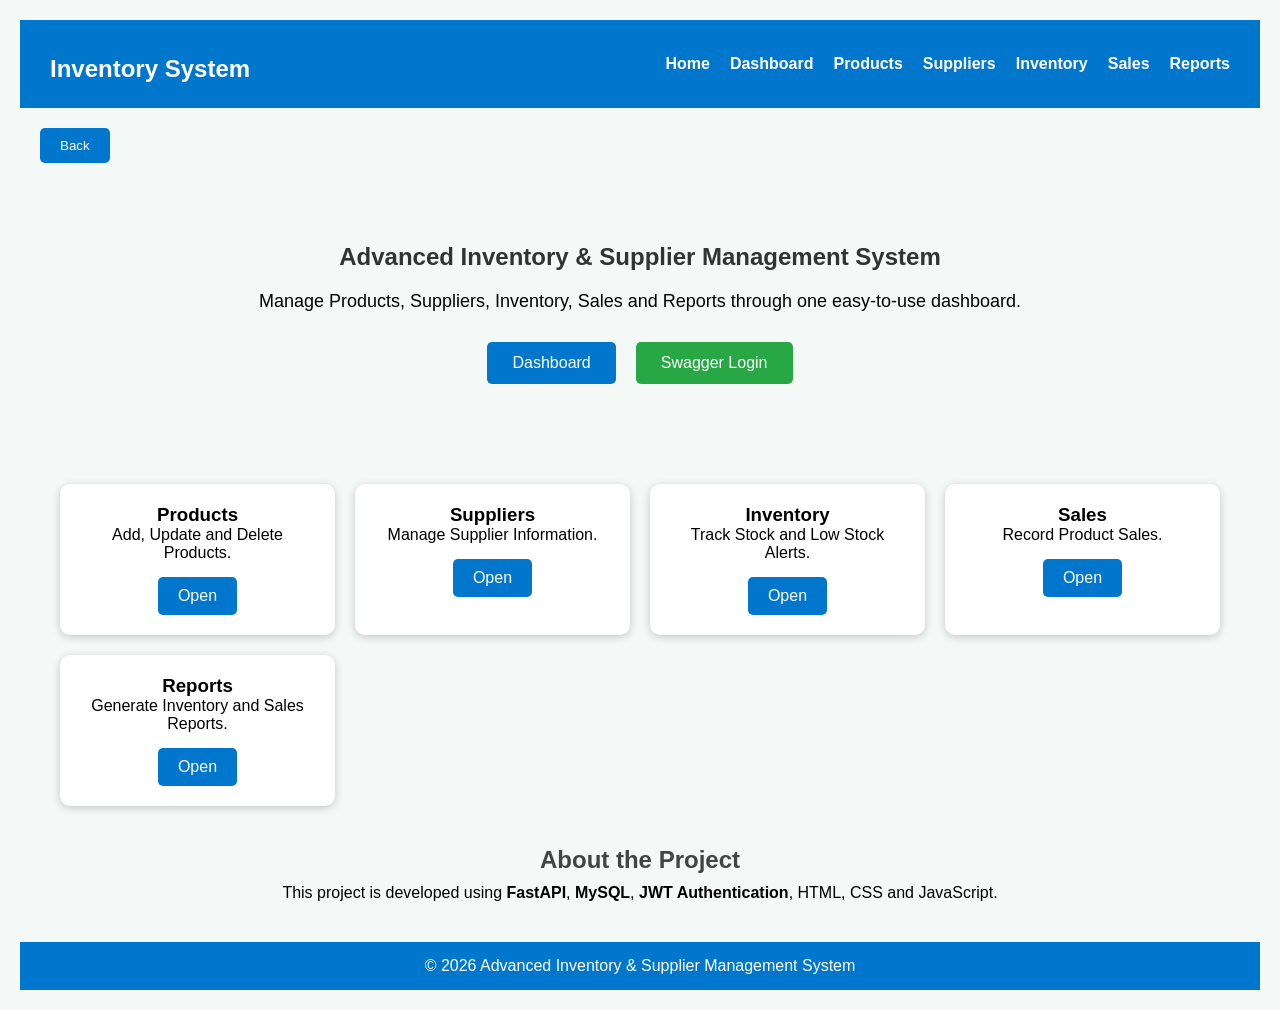
==== Frontend/templates/index.html @ 533295c9 "Frontend Completed" ====
<!DOCTYPE html>
<html lang="en">

<head>
    <meta charset="UTF-8">
    <meta name="viewport" content="width=device-width, initial-scale=1.0">
    <title>Advanced Inventory & Supplier Management System</title>

    <link rel="stylesheet" href="../static/style.css">
</head>

<body>

    <!-- =======================
         Navigation Bar
    ======================== -->

    <header>

        <nav class="navbar">

            <div class="logo">
                <h2>Inventory System</h2>
            </div>

            <ul class="nav-links">

                <li><a href="index.html">Home</a></li>

                <li><a href="dashboard.html">Dashboard</a></li>

                <li><a href="products.html">Products</a></li>

                <li><a href="suppliers.html">Suppliers</a></li>

                <li><a href="inventory.html">Inventory</a></li>

                <li><a href="sales.html">Sales</a></li>

                <li><a href="reports.html">Reports</a></li>

            </ul>

        </nav>

    </header>


    <!-- =======================
         Back Button
    ======================== -->

    <div class="top-buttons">

        <button onclick="history.back()">

             Back

        </button>

    </div>


    <!-- =======================
         Hero Section
    ======================== -->

    <section class="hero">

        <h1>

            Advanced Inventory & Supplier Management System

        </h1>

        <p>

            Manage Products, Suppliers, Inventory, Sales and Reports
            through one easy-to-use dashboard.

        </p>

        <div class="hero-buttons">

            <a href="dashboard.html" class="btn">

                Dashboard

            </a>

            <a href="http://127.0.0.1:8000/docs"
               target="_blank"
               class="btn btn-secondary">

                Swagger Login

            </a>

        </div>

    </section>


    <!-- =======================
         Features
    ======================== -->

    <section class="features">

        <div class="card">

            <h3>Products</h3>

            <p>Add, Update and Delete Products.</p>

            <a href="products.html">Open</a>

        </div>

        <div class="card">

            <h3>Suppliers</h3>

            <p>Manage Supplier Information.</p>

            <a href="suppliers.html">Open</a>

        </div>

        <div class="card">

            <h3>Inventory</h3>

            <p>Track Stock and Low Stock Alerts.</p>

            <a href="inventory.html">Open</a>

        </div>

        <div class="card">

            <h3>Sales</h3>

            <p>Record Product Sales.</p>

            <a href="sales.html">Open</a>

        </div>

        <div class="card">

            <h3>Reports</h3>

            <p>Generate Inventory and Sales Reports.</p>

            <a href="reports.html">Open</a>

        </div>

    </section>


    <!-- =======================
         About
    ======================== -->

    <section class="about">

        <h2>About the Project</h2>

        <p>

            This project is developed using
            <strong>FastAPI</strong>,
            <strong>MySQL</strong>,
            <strong>JWT Authentication</strong>,
            HTML,
            CSS and
            JavaScript.

        </p>

    </section>


    <!-- =======================
         Footer
    ======================== -->

    <footer>

        <p>

            © 2026 Advanced Inventory & Supplier Management System

        </p>

    </footer>

    <script src="../static/script.js"></script>

</body>
---- Frontend/static/style.css ----
/* ===========================
   GENERAL
=========================== */

*{
    margin:0;
    padding:0;
    box-sizing:border-box;
    font-family:Arial, Helvetica, sans-serif;
}

body{
    background:#f4f9f8;
    padding:20px;
}

h1{
    text-align:center;
    margin-bottom:20px;
    color:#333333;
}

h2{
    margin:20px 0 10px;
    color:#444444;
}

/* ==========================
   NAVIGATION BAR
========================== */

.navbar{

    display:flex;

    justify-content:space-between;

    align-items:center;

    background:#0077cc;

    padding:15px 30px;

}

.logo h2{

    color:white;

}

.nav-links{

    list-style:none;

    display:flex;

    gap:20px;

}

.nav-links a{

    color:white;

    text-decoration:none;

    font-weight:bold;

}

.nav-links a:hover{

    color:yellow;

}

/* ==========================
   BACK BUTTON
========================== */

.top-buttons{

    margin:20px;

}

.top-buttons button{

    padding:10px 20px;

    background:#0077cc;

    color:white;

    border:none;

    border-radius:5px;

    cursor:pointer;

}

.top-buttons button:hover{

    background:#005fa3;

}

/* ==========================
   HERO
========================== */

.hero{

    text-align:center;

    padding:60px;

}

.hero h1{

    margin-bottom:20px;

}

.hero p{

    font-size:18px;

    margin-bottom:30px;

}

.hero-buttons{

    display:flex;

    justify-content:center;

    gap:20px;

}

.btn{

    padding:12px 25px;

    background:#0077cc;

    color:white;

    text-decoration:none;

    border-radius:5px;

}

.btn:hover{

    background:#005fa3;

}

.btn-secondary{

    background:#28a745;

}

.btn-secondary:hover{

    background:#1f7d34;

}

/* ==========================
   FEATURE CARDS
========================== */

.features{

    display:grid;

    grid-template-columns:repeat(auto-fit,minmax(220px,1fr));

    gap:20px;

    margin:40px;

}

.card{

    background:white;

    padding:20px;

    text-align:center;

    border-radius:10px;

    box-shadow:0 2px 8px rgba(0, 0, 0, 0.2);

}

.card a{

    display:inline-block;

    margin-top:15px;

    text-decoration:none;

    color:white;

    background:#0077cc;

    padding:10px 20px;

    border-radius:5px;

}

.card a:hover{

    background:#005fa3;

}

/* ==========================
   ABOUT
========================== */

.about{

    margin:40px;

    text-align:center;

}

/* ==========================
   FOOTER
========================== */

footer{

    background:#0077cc;

    color:white;

    text-align:center;

    padding:15px;

    margin-top:40px;

}
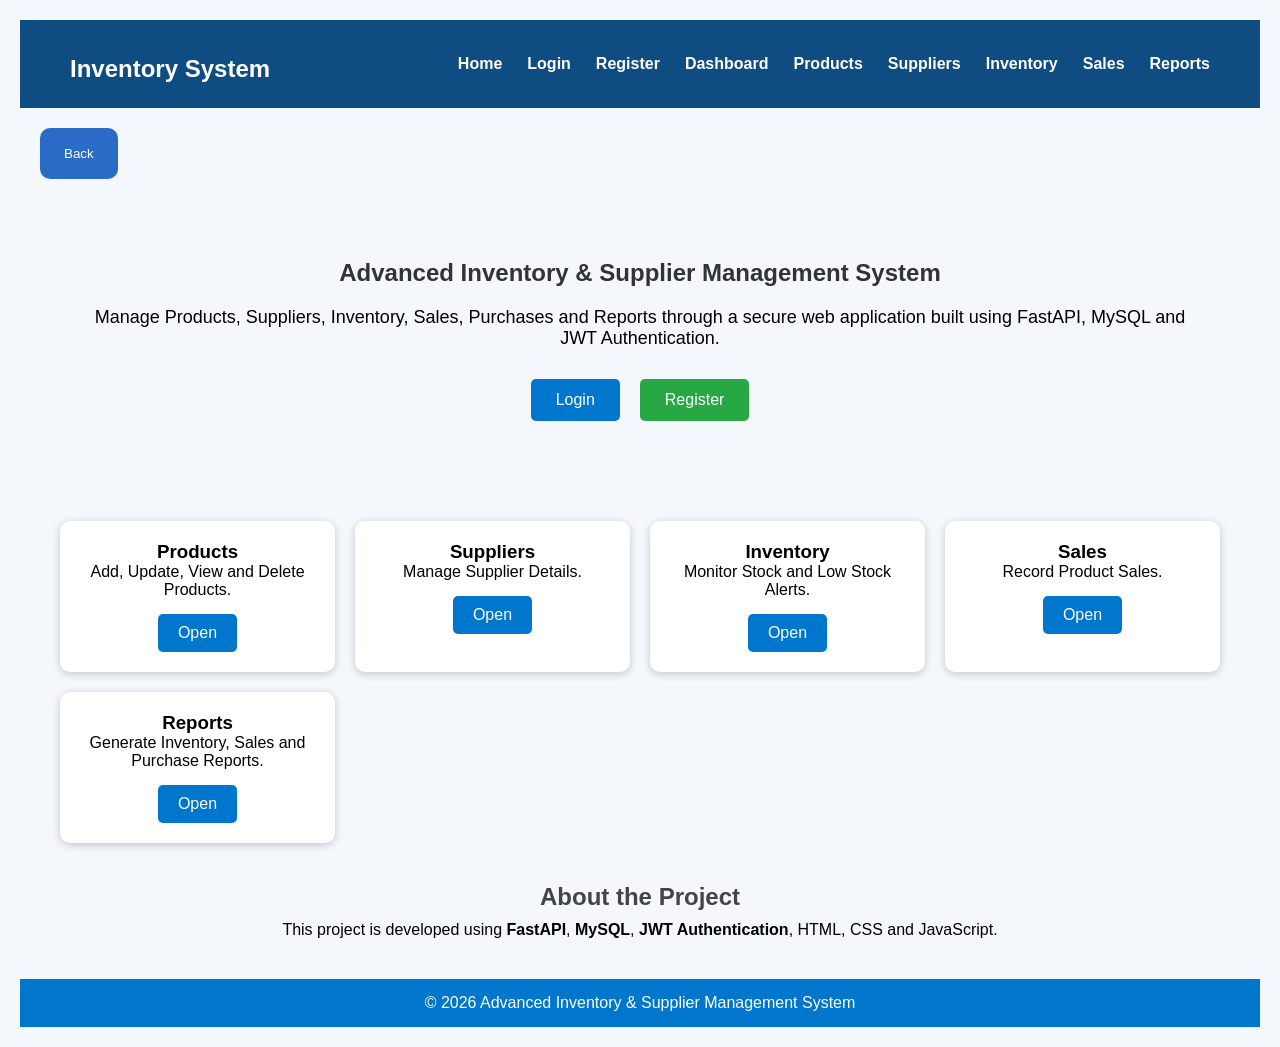
==== commit c0de9e51: "Update Frontend" ====
--- a/Frontend/templates/index.html
+++ b/Frontend/templates/index.html
@@ -2,31 +2,40 @@
 <html lang="en">
 
 <head>
+
     <meta charset="UTF-8">
-    <meta name="viewport" content="width=device-width, initial-scale=1.0">
+
+    <meta name="viewport"
+          content="width=device-width, initial-scale=1.0">
+
     <title>Advanced Inventory & Supplier Management System</title>
 
     <link rel="stylesheet" href="../static/style.css">
+
 </head>
 
 <body>
 
-    <!-- =======================
-         Navigation Bar
-    ======================== -->
+    <!-- Navigation Bar -->
 
     <header>
 
         <nav class="navbar">
 
             <div class="logo">
+
                 <h2>Inventory System</h2>
+
             </div>
 
             <ul class="nav-links">
 
                 <li><a href="index.html">Home</a></li>
 
+                <li><a href="login.html">Login</a></li>
+
+                <li><a href="register.html">Register</a></li>
+
                 <li><a href="dashboard.html">Dashboard</a></li>
 
                 <li><a href="products.html">Products</a></li>
@@ -44,11 +53,9 @@
         </nav>
 
     </header>
-
-
-    <!-- =======================
-         Back Button
-    ======================== -->
+    
+
+    <!-- Back Button -->
 
     <div class="top-buttons">
 
@@ -60,10 +67,7 @@
 
     </div>
 
-
-    <!-- =======================
-         Hero Section
-    ======================== -->
+    <!-- Hero Section -->
 
     <section class="hero">
 
@@ -75,24 +79,25 @@
 
         <p>
 
-            Manage Products, Suppliers, Inventory, Sales and Reports
-            through one easy-to-use dashboard.
+            Manage Products, Suppliers, Inventory, Sales,
+            Purchases and Reports through a secure web
+            application built using FastAPI, MySQL and JWT
+            Authentication.
 
         </p>
 
         <div class="hero-buttons">
 
-            <a href="dashboard.html" class="btn">
-
-                Dashboard
-
-            </a>
-
-            <a href="http://127.0.0.1:8000/docs"
-               target="_blank"
+            <a href="login.html" class="btn">
+
+                Login
+
+            </a>
+
+            <a href="register.html"
                class="btn btn-secondary">
 
-                Swagger Login
+                Register
 
             </a>
 
@@ -101,9 +106,7 @@
     </section>
 
 
-    <!-- =======================
-         Features
-    ======================== -->
+    <!-- Features -->
 
     <section class="features">
 
@@ -111,9 +114,17 @@
 
             <h3>Products</h3>
 
-            <p>Add, Update and Delete Products.</p>
-
-            <a href="products.html">Open</a>
+            <p>
+
+                Add, Update, View and Delete Products.
+
+            </p>
+
+            <a href="products.html">
+
+                Open
+
+            </a>
 
         </div>
 
@@ -121,9 +132,17 @@
 
             <h3>Suppliers</h3>
 
-            <p>Manage Supplier Information.</p>
-
-            <a href="suppliers.html">Open</a>
+            <p>
+
+                Manage Supplier Details.
+
+            </p>
+
+            <a href="suppliers.html">
+
+                Open
+
+            </a>
 
         </div>
 
@@ -131,9 +150,17 @@
 
             <h3>Inventory</h3>
 
-            <p>Track Stock and Low Stock Alerts.</p>
-
-            <a href="inventory.html">Open</a>
+            <p>
+
+                Monitor Stock and Low Stock Alerts.
+
+            </p>
+
+            <a href="inventory.html">
+
+                Open
+
+            </a>
 
         </div>
 
@@ -141,9 +168,17 @@
 
             <h3>Sales</h3>
 
-            <p>Record Product Sales.</p>
-
-            <a href="sales.html">Open</a>
+            <p>
+
+                Record Product Sales.
+
+            </p>
+
+            <a href="sales.html">
+
+                Open
+
+            </a>
 
         </div>
 
@@ -151,22 +186,32 @@
 
             <h3>Reports</h3>
 
-            <p>Generate Inventory and Sales Reports.</p>
-
-            <a href="reports.html">Open</a>
+            <p>
+
+                Generate Inventory, Sales and Purchase Reports.
+
+            </p>
+
+            <a href="reports.html">
+
+                Open
+
+            </a>
 
         </div>
 
     </section>
 
 
-    <!-- =======================
-         About
-    ======================== -->
+    <!-- About -->
 
     <section class="about">
 
-        <h2>About the Project</h2>
+        <h2>
+
+            About the Project
+
+        </h2>
 
         <p>
 
@@ -183,9 +228,7 @@
     </section>
 
 
-    <!-- =======================
-         Footer
-    ======================== -->
+    <!-- Footer -->
 
     <footer>
 
@@ -199,4 +242,6 @@
 
     <script src="../static/script.js"></script>
 
-</body>+</body>
+
+</html>
--- a/Frontend/static/style.css
+++ b/Frontend/static/style.css
@@ -257,4 +257,576 @@
 
     margin-top:40px;
 
-}+}
+
+/* Login Page */
+
+/* ==========================
+   GENERAL
+========================== */
+
+*{
+    margin:0;
+    padding:0;
+    box-sizing:border-box;
+    font-family:Arial, Helvetica, sans-serif;
+}
+
+body{
+
+    background:#f4f7fc;
+
+}
+
+/* ==========================
+   NAVBAR
+========================== */
+
+.navbar{
+
+    display:flex;
+
+    justify-content:space-between;
+
+    align-items:center;
+
+    background:#0f4c81;
+
+    padding:15px 50px;
+
+}
+
+.logo h2{
+
+    color:white;
+
+}
+
+.nav-links{
+
+    display:flex;
+
+    list-style:none;
+
+    gap:25px;
+
+}
+
+.nav-links a{
+
+    color:white;
+
+    text-decoration:none;
+
+    font-weight:bold;
+
+    transition:.3s;
+
+}
+
+.nav-links a:hover{
+
+    color:#ffd54f;
+
+}
+
+/* ==========================
+   BACK BUTTON
+========================== */
+
+.top-buttons{
+
+    margin:20px;
+
+}
+
+.top-buttons button{
+
+    background:#2a6bc7;
+
+    color:white;
+
+    padding:18px 24px;
+
+    border-radius:10px;
+
+    cursor:pointer;
+
+}
+
+.top-buttons button:hover{
+
+    background:#1565c0;
+
+}
+
+/* ==========================
+   LOGIN PAGE
+========================== */
+
+.login-container{
+
+    display:flex;
+
+    height:calc(100vh - 100px);
+
+}
+
+/* LEFT PANEL */
+
+.login-left{
+
+    width:100%;
+
+    background:linear-gradient(135deg,#8eece4,#0f4c81,#25ebc3f3);
+    
+    color:black;
+
+    display:flex;
+
+    justify-content:center;
+
+    align-items:center;
+
+    padding:50px;
+
+}
+
+.login-left h1{
+
+    font-size:45px;
+
+    color:white;
+
+    line-height:60px;
+
+    text-align:center;
+
+}
+
+/* RIGHT PANEL */
+
+.login-right{
+
+    width:55%;
+
+    display:flex;
+
+}
+
+/* LOGIN CARD */
+
+.login-card{
+
+    width:450px;
+
+    background:white;
+
+    padding:45px;
+
+    border-radius:40px;
+
+    box-shadow:0 15px 35px rgba(0, 0, 0, 0.174);
+
+}
+
+/* HEADER */
+
+.login-header{
+
+    text-align:center;
+
+    margin-bottom:40px;
+
+}
+
+.login-header h2{
+
+    color:#0f4c81;
+
+    font-size:34px;
+
+    margin-bottom:10px;
+
+}
+
+.login-header p{
+
+    color:black;
+
+    font-size:18px;
+
+}
+
+/* INPUTS */
+
+.input-group{
+
+    margin-bottom:40px;
+
+}
+
+.input-group label{
+
+    display:block;
+
+    margin-bottom:8px;
+
+    font-weight:bold;
+
+}
+
+.input-group input{
+
+    width:100%;
+
+    padding:14px;
+
+    border:1px solid #ccc;
+
+    border-radius:8px;
+
+    font-size:16px;
+
+}
+
+.input-group input:focus{
+
+    outline:none;
+
+    border:2px solid #2563eb;
+
+}
+
+/* OPTIONS */
+
+.options{
+
+    display:flex;
+
+    justify-content:space-between;
+
+    align-items:center;
+
+    margin-bottom:25px;
+
+    font-size:15px;
+
+}
+
+.options a{
+
+    text-decoration:none;
+
+    color:#2563eb;
+
+}
+
+.options a:hover{
+
+    text-decoration:underline;
+
+}
+
+/* LOGIN BUTTON */
+
+.login-card button{
+
+    width:100%;
+
+    padding:15px;
+
+    background:#2563eb;
+
+    color:white;
+
+    border:none;
+
+    border-radius:10px;
+
+    font-size:18px;
+
+    cursor:pointer;
+
+    transition:.4s;
+
+}
+
+.login-card button:hover{
+
+    background:#0f4c81;
+
+}
+
+/* REGISTER */
+
+.register-link{
+
+    text-align:center;
+
+    margin-top:20px;
+
+}
+
+.register-link a{
+
+    color:#8802b5;
+
+    text-decoration:none;
+
+    font-weight:bold;
+
+}
+
+/* MESSAGE */
+
+#message{
+
+    text-align:center;
+
+    color:red;
+
+    margin-top:20px;
+
+}
+
+/* RESPONSIVE */
+
+@media(max-width:900px){
+
+    .login-container{
+
+        flex-direction:column;
+
+    }
+
+    .login-left{
+
+        width:100%;
+
+        height:250px;
+
+    }
+
+    .login-right{
+
+        width:100%;
+
+        padding:30px;
+
+    }
+
+    .login-card{
+
+        width:100%;
+
+        max-width:450px;
+
+    }
+
+}
+
+
+
+/* ==========================
+   REGISTER PAGE
+========================== */
+
+.register-page{
+
+    width:100%;
+    background:linear-gradient(135deg,#8eece4,#1a63a4,#25ebc3f3);
+
+    padding:40px 20px;
+
+}
+
+
+.logo h1{
+
+    font-size:42px;
+
+    color:white;
+
+    margin-bottom:10px;
+
+}
+
+
+.title h2{
+
+    font-size:42px;
+
+    text-align:center;
+
+    font-weight:bold;
+
+    background-color: rgb(128, 200, 243);
+
+    color:black;
+
+    margin-bottom:10px;
+
+}
+
+
+
+/* Title */
+
+.register-title{
+
+    text-align:center;
+
+    margin-bottom:35px;
+
+}
+
+
+.register-title h3{
+
+    font-size:42px;
+
+    font-weight:bold;
+
+    color:black;
+
+    margin-bottom:10px;
+
+}
+
+.register-title p{
+
+    font-size:18px;
+
+    font-weight:bold;
+
+    color:black;
+
+}
+
+/* Card */
+
+.register-card{
+
+    width:600px;
+
+    max-width:90%;
+
+    margin:auto;
+
+    background:white;
+
+    padding:40px;
+
+    border-radius:15px;
+
+    box-shadow:0 10px 30px rgba(0,0,0,.15);
+
+}
+
+/* Input */
+
+.register-card .input-group{
+
+    margin-bottom:20px;
+
+}
+
+.register-card label{
+
+    display:block;
+
+    margin-bottom:8px;
+
+    font-weight:bold;
+
+    color:#333;
+
+}
+
+.register-card input{
+
+    width:100%;
+
+    padding:14px;
+
+    border:1px solid #ccc;
+
+    border-radius:8px;
+
+    font-size:16px;
+
+    transition:.3s;
+
+}
+
+.register-card input:focus{
+
+    outline:none;
+
+    border-color:#2563eb;
+
+    box-shadow:0 0 6px rgba(37,99,235,.3);
+
+}
+
+/* Button */
+
+.register-card button{
+
+    width:100%;
+
+    margin-top:15px;
+
+    padding:15px;
+
+    border:none;
+
+    border-radius:8px;
+
+    background:#0f4c81;
+
+    color:white;
+
+    font-size:18px;
+
+    cursor:pointer;
+
+    transition:.3s;
+
+}
+
+.register-card button:hover{
+
+    background:#2563eb;
+
+}
+
+/* Footer */
+
+.register-footer{
+
+    text-align:center;
+    
+    margin-top:25px;
+
+    font-size:16px;
+
+}
+
+.register-footer a{
+
+    color:#0f4c81;
+
+    text-decoration:none;
+
+    font-weight:bold;
+
+}
+
+.register-footer a:hover{
+
+    text-decoration:underline;
+
+}
+
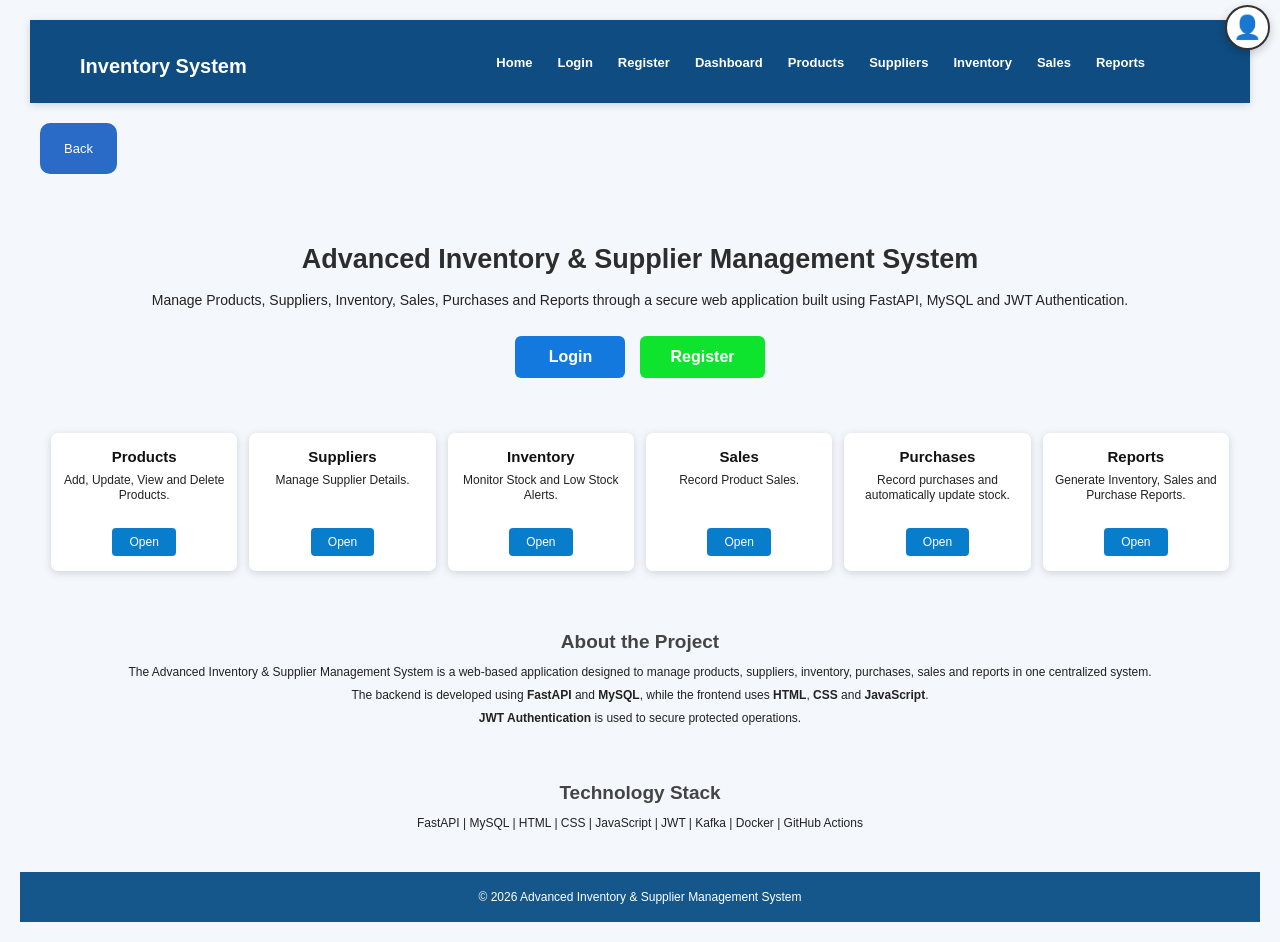
==== commit f99b5b64: "Update Index.html page" ====
--- a/Frontend/templates/index.html
+++ b/Frontend/templates/index.html
@@ -8,240 +8,608 @@
     <meta name="viewport"
           content="width=device-width, initial-scale=1.0">
 
-    <title>Advanced Inventory & Supplier Management System</title>
-
-    <link rel="stylesheet" href="../static/style.css">
+    <title>
+        Advanced Inventory & Supplier Management System
+    </title>
+
+    <link rel="stylesheet"
+          href="../static/style.css">
+
+
+    <style>
+
+        /* =========================================
+           PROFILE LOGO - TOP RIGHT
+           ========================================= */
+
+        .profile-top {
+
+            position: fixed;
+
+            top: 5px;
+
+            right: 10px;
+
+            z-index: 9999;
+
+        }
+
+        .profile-logo {
+
+            width: 45px;
+
+            height: 45px;
+
+            border-radius: 50%;
+
+            background-color: white;
+
+            border: 2px solid #333;
+
+            display: flex;
+
+            align-items: center;
+
+            justify-content: center;
+
+            text-decoration: none;
+
+            font-size: 23px;
+
+            cursor: pointer;
+
+            box-shadow: 0 3px 10px rgba(0,0,0,0.20);
+
+            transition: 0.3s;
+
+        }
+
+        .profile-logo:hover {
+
+            transform: scale(1.1);
+
+        }
+
+
+        /* =========================================
+           LOGIN AND REGISTER BUTTONS
+           ========================================= */
+
+        .auth-buttons {
+
+            display: flex;
+
+            justify-content: center;
+
+            align-items: center;
+
+            gap: 15px;
+
+            margin-top: 25px;
+
+        }
+
+
+        .auth-buttons a {
+
+            display: inline-block;
+
+            padding: 12px 30px;
+
+            border-radius: 6px;
+
+            text-decoration: none;
+
+            font-size: 16px;
+
+            font-weight: bold;
+
+            transition: 0.3s;
+
+        }
+
+
+        /* Login */
+
+        .login-button {
+
+            background-color: #1379de;
+
+            color: white;
+
+        }
+
+
+        /* Register */
+
+        .register-button {
+
+            background-color: #0ee42e;
+
+            color: white;
+
+        }
+
+
+        /* Hover */
+
+        .auth-buttons a:hover {
+
+            transform: translateY(-2px);
+
+            opacity: 0.85;
+
+        }
+
+
+        /* =========================================
+           MOBILE
+           ========================================= */
+
+        @media (max-width: 700px) {
+
+            .profile-top {
+
+                top: 8px;
+
+                right: 8px;
+
+            }
+
+            .profile-logo {
+
+                width: 40px;
+
+                height: 40px;
+
+                font-size: 20px;
+
+            }
+
+            .auth-buttons {
+
+                flex-direction: column;
+
+            }
+
+            .auth-buttons a {
+
+                width: 180px;
+
+                text-align: center;
+
+            }
+
+        }
+
+    </style>
 
 </head>
 
+
 <body>
 
-    <!-- Navigation Bar -->
+
+    <!-- =========================================
+         PROFILE LOGO
+         ========================================= -->
+
+    <div class="profile-top">
+
+        <a href="profile.html"
+           class="profile-logo"
+           title="My Profile">
+
+            👤
+
+        </a>
+
+    </div>
+
+
+
+    <!-- =========================================
+         NAVIGATION BAR
+         ========================================= -->
 
     <header>
 
         <nav class="navbar">
 
+
+            <!-- Logo -->
+
             <div class="logo">
 
-                <h2>Inventory System</h2>
+                <h2>
+                    Inventory System
+                </h2>
 
             </div>
 
+
+
+            <!-- Navigation Links -->
+
             <ul class="nav-links">
 
-                <li><a href="index.html">Home</a></li>
-
-                <li><a href="login.html">Login</a></li>
-
-                <li><a href="register.html">Register</a></li>
-
-                <li><a href="dashboard.html">Dashboard</a></li>
-
-                <li><a href="products.html">Products</a></li>
-
-                <li><a href="suppliers.html">Suppliers</a></li>
-
-                <li><a href="inventory.html">Inventory</a></li>
-
-                <li><a href="sales.html">Sales</a></li>
-
-                <li><a href="reports.html">Reports</a></li>
+
+                <li>
+                    <a href="index.html">
+                        Home
+                    </a>
+                </li>
+
+
+                <li>
+                    <a href="login.html">
+                        Login
+                    </a>
+                </li>
+
+
+                <li>
+                    <a href="register.html">
+                        Register
+                    </a>
+                </li>
+
+
+                <li>
+                    <a href="dashboard.html">
+                        Dashboard
+                    </a>
+                </li>
+
+
+                <li>
+                    <a href="products.html">
+                        Products
+                    </a>
+                </li>
+
+
+                <li>
+                    <a href="suppliers.html">
+                        Suppliers
+                    </a>
+                </li>
+
+
+                <li>
+                    <a href="inventory.html">
+                        Inventory
+                    </a>
+                </li>
+
+
+                <li>
+                    <a href="sales.html">
+                        Sales
+                    </a>
+                </li>
+
+
+                <li>
+                    <a href="reports.html">
+                        Reports
+                    </a>
+                </li>
+
 
             </ul>
 
         </nav>
 
     </header>
-    
-
-    <!-- Back Button -->
+
+
+
+    <!-- =========================================
+         BACK BUTTON
+         ========================================= -->
 
     <div class="top-buttons">
 
         <button onclick="history.back()">
 
-             Back
+            Back
 
         </button>
 
     </div>
 
-    <!-- Hero Section -->
+
+
+    <!-- =========================================
+         HERO SECTION
+         ========================================= -->
 
     <section class="hero">
 
+
         <h1>
 
-            Advanced Inventory & Supplier Management System
+            Advanced Inventory & Supplier
+            Management System
 
         </h1>
 
+
         <p>
 
-            Manage Products, Suppliers, Inventory, Sales,
-            Purchases and Reports through a secure web
-            application built using FastAPI, MySQL and JWT
-            Authentication.
+            Manage Products, Suppliers, Inventory,
+            Sales, Purchases and Reports through a
+            secure web application built using
+            FastAPI, MySQL and JWT Authentication.
 
         </p>
 
-        <div class="hero-buttons">
-
-            <a href="login.html" class="btn">
+
+
+        <!-- =====================================
+             LOGIN AND REGISTER
+             ===================================== -->
+
+        <div class="auth-buttons">
+
+
+            <a href="login.html"
+               class="login-button">
 
                 Login
 
             </a>
 
+
             <a href="register.html"
-               class="btn btn-secondary">
+               class="register-button">
 
                 Register
 
             </a>
 
+
         </div>
 
+
     </section>
 
 
-    <!-- Features -->
+
+    <!-- =========================================
+         FEATURES SECTION
+         ========================================= -->
 
     <section class="features">
 
+
+        <!-- Products -->
+
         <div class="card">
 
-            <h3>Products</h3>
+            <h3>
+                Products
+            </h3>
 
             <p>
-
                 Add, Update, View and Delete Products.
-
             </p>
 
             <a href="products.html">
-
                 Open
-
             </a>
 
         </div>
 
+
+
+        <!-- Suppliers -->
+
         <div class="card">
 
-            <h3>Suppliers</h3>
+            <h3>
+                Suppliers
+            </h3>
 
             <p>
-
                 Manage Supplier Details.
-
             </p>
 
             <a href="suppliers.html">
-
                 Open
-
             </a>
 
         </div>
 
+
+
+        <!-- Inventory -->
+
         <div class="card">
 
-            <h3>Inventory</h3>
+            <h3>
+                Inventory
+            </h3>
 
             <p>
-
                 Monitor Stock and Low Stock Alerts.
-
             </p>
 
             <a href="inventory.html">
-
                 Open
-
             </a>
 
         </div>
 
+
+
+        <!-- Sales -->
+
         <div class="card">
 
-            <h3>Sales</h3>
+            <h3>
+                Sales
+            </h3>
 
             <p>
-
                 Record Product Sales.
-
             </p>
 
             <a href="sales.html">
-
                 Open
-
             </a>
 
         </div>
 
+
+
+        <!-- Purchases -->
+
         <div class="card">
 
-            <h3>Reports</h3>
+            <h3>
+                Purchases
+            </h3>
 
             <p>
-
-                Generate Inventory, Sales and Purchase Reports.
-
+                Record purchases and automatically
+                update stock.
             </p>
 
+            <a href="purchases.html">
+                Open
+            </a>
+
+        </div>
+
+
+
+        <!-- Reports -->
+
+        <div class="card">
+
+            <h3>
+                Reports
+            </h3>
+
+            <p>
+                Generate Inventory, Sales and
+                Purchase Reports.
+            </p>
+
             <a href="reports.html">
-
                 Open
-
             </a>
 
         </div>
 
+
     </section>
 
 
-    <!-- About -->
+
+    <!-- =========================================
+         ABOUT PROJECT
+         ========================================= -->
 
     <section class="about">
 
+
         <h2>
-
             About the Project
-
         </h2>
 
+
         <p>
 
-            This project is developed using
-            <strong>FastAPI</strong>,
-            <strong>MySQL</strong>,
-            <strong>JWT Authentication</strong>,
-            HTML,
-            CSS and
-            JavaScript.
+            The Advanced Inventory & Supplier Management
+            System is a web-based application designed to
+            manage products, suppliers, inventory, purchases,
+            sales and reports in one centralized system.
 
         </p>
 
+
+        <p>
+
+            The backend is developed using
+            <strong>FastAPI</strong> and
+            <strong>MySQL</strong>, while the frontend
+            uses <strong>HTML</strong>,
+            <strong>CSS</strong> and
+            <strong>JavaScript</strong>.
+
+        </p>
+
+
+        <p>
+
+            <strong>JWT Authentication</strong> is used
+            to secure protected operations.
+
+        </p>
+
+
     </section>
 
 
-    <!-- Footer -->
+
+    <!-- =========================================
+         TECHNOLOGY STACK
+         ========================================= -->
+
+    <section class="about">
+
+
+        <h2>
+            Technology Stack
+        </h2>
+
+
+        <p>
+
+            FastAPI |
+            MySQL |
+            HTML |
+            CSS |
+            JavaScript |
+            JWT |
+            Kafka |
+            Docker |
+            GitHub Actions
+
+        </p>
+
+
+    </section>
+
+
+
+    <!-- =========================================
+         FOOTER
+         ========================================= -->
 
     <footer>
 
         <p>
 
-            © 2026 Advanced Inventory & Supplier Management System
+            © 2026 Advanced Inventory & Supplier
+            Management System
 
         </p>
 
     </footer>
 
+
+
+    <!-- =========================================
+         MAIN JAVASCRIPT
+         ========================================= -->
+
     <script src="../static/script.js"></script>
 
+
 </body>
 
 </html>
--- a/Frontend/static/style.css
+++ b/Frontend/static/style.css
@@ -259,6 +259,255 @@
 
 }
 
+/* =========================================================
+   GLOBAL SETTINGS
+   ========================================================= */
+
+* {
+    margin: 0;
+    padding: 0;
+    box-sizing: border-box;
+}
+
+html {
+    scroll-behavior: smooth;
+}
+
+body {
+    font-family: Arial, Helvetica, sans-serif;
+    background: #f4f7fb;
+    color: #222;
+    min-height: 100vh;
+}
+
+
+/* =========================================================
+   NAVIGATION BAR
+   ========================================================= */
+
+header {
+    width: 100%;
+}
+
+.navbar {
+    width: calc(100% - 20px);
+    min-height: 60px;
+
+    margin: 0 10px;
+
+    background: #15578b;
+
+    display: flex;
+    align-items: center;
+
+    padding: 0 25px;
+
+    position: relative;
+
+    box-shadow: 0 2px 8px rgba(0, 0, 0, 0.15);
+}
+
+
+/* =========================================================
+   LOGO
+   ========================================================= */
+
+.logo {
+    flex-shrink: 0;
+}
+
+.logo h2 {
+    color: white;
+    font-size: 20px;
+    font-weight: bold;
+}
+
+
+/* =========================================================
+   NAVIGATION LINKS
+   ========================================================= */
+
+.nav-links {
+    list-style: none;
+
+    display: flex;
+
+    align-items: center;
+
+    gap: 22px;
+
+    margin-left: auto;
+
+    margin-right: 55px;
+}
+
+.nav-links li {
+    list-style: none;
+}
+
+.nav-links a {
+    color: white;
+
+    text-decoration: none;
+
+    font-size: 13px;
+
+    font-weight: bold;
+
+    transition: 0.3s;
+}
+
+.nav-links a:hover {
+    color: #d8ecff;
+}
+
+
+/* =========================================================
+   PROFILE LOGO
+   ========================================================= */
+
+.profile-top {
+    position: fixed;
+
+    top: 5px;
+
+    right: 10px;
+
+    z-index: 9999;
+}
+
+.profile-logo {
+    width: 45px;
+    height: 45px;
+
+    border-radius: 50%;
+
+    background: white;
+
+    border: 2px solid #333;
+
+    display: flex;
+
+    align-items: center;
+
+    justify-content: center;
+
+    text-decoration: none;
+
+    font-size: 23px;
+
+    cursor: pointer;
+
+    box-shadow: 0 3px 10px rgba(0, 0, 0, 0.25);
+
+    transition: 0.3s;
+}
+
+.profile-logo:hover {
+    transform: scale(1.1);
+
+    box-shadow: 0 5px 15px rgba(0, 0, 0, 0.35);
+}
+
+
+/* =========================================================
+   BACK BUTTON
+   ========================================================= */
+
+.top-buttons {
+    margin: 14px 22px;
+}
+
+.top-buttons button {
+    background: #2874c6;
+
+    color: white;
+
+    border: none;
+
+    padding: 10px 17px;
+
+    border-radius: 6px;
+
+    font-size: 13px;
+
+    cursor: pointer;
+
+    transition: 0.3s;
+}
+
+.top-buttons button:hover {
+    background: #155fa5;
+
+    transform: translateY(-1px);
+}
+
+
+/* =========================================================
+   HERO SECTION
+   ========================================================= */
+
+.hero {
+    text-align: center;
+
+    padding: 50px 20px 45px;
+}
+
+.hero h1 {
+    font-size: 27px;
+
+    color: #2d2d2d;
+
+    margin-bottom: 14px;
+}
+
+.hero p {
+    max-width: 1000px;
+
+    margin: 0 auto;
+
+    font-size: 14px;
+
+    line-height: 1.6;
+
+    color: #222;
+}
+
+
+/* =========================================================
+   LOGIN & REGISTER BUTTONS
+   ========================================================= */
+
+.auth-buttons {
+    display: flex;
+
+    justify-content: center;
+
+    align-items: center;
+
+    gap: 15px;
+
+    margin-top: 25px;
+}
+
+.auth-buttons a {
+    display: inline-block;
+
+    min-width: 110px;
+
+    padding: 11px 25px;
+
+    border-radius: 6px;
+
+    text-decoration: none;
+
+    font-size: 15px;
+
+    font-weight: bold;
+
+    transition: 0.3s;
+}
+
 /* Login Page */
 
 /* ==========================
@@ -830,3 +1079,540 @@
 
 }
 
+
+/* =========================================================
+   FEATURES SECTION
+   ========================================================= */
+
+.features {
+    width: 95%;
+
+    margin: 0 auto;
+
+    display: grid;
+
+    grid-template-columns:
+        repeat(6, 1fr);
+
+    gap: 12px;
+
+    padding: 10px 0 25px;
+}
+
+
+/* =========================================================
+   FEATURE CARDS
+   ========================================================= */
+
+.card {
+    background: white;
+
+    min-height: 105px;
+
+    padding: 15px 10px;
+
+    text-align: center;
+
+    border-radius: 7px;
+
+    box-shadow:
+        0 2px 8px rgba(0, 0, 0, 0.15);
+
+    transition: 0.3s;
+}
+
+.card:hover {
+    transform: translateY(-4px);
+
+    box-shadow:
+        0 5px 15px rgba(0, 0, 0, 0.20);
+}
+
+.card h3 {
+    font-size: 15px;
+
+    margin-bottom: 8px;
+
+    color: #111;
+}
+
+.card p {
+    font-size: 12px;
+
+    line-height: 1.25;
+
+    min-height: 30px;
+
+    margin-bottom: 10px;
+}
+
+.card a {
+    display: inline-block;
+
+    background: #087dcc;
+
+    color: white;
+
+    text-decoration: none;
+
+    padding: 7px 17px;
+
+    border-radius: 4px;
+
+    font-size: 12px;
+
+    transition: 0.3s;
+}
+
+.card a:hover {
+    background: #065f9d;
+}
+
+
+/* =========================================================
+   ABOUT SECTION
+   ========================================================= */
+
+.about {
+    width: 90%;
+
+    max-width: 1100px;
+
+    margin: 0 auto;
+
+    text-align: center;
+
+    padding: 15px 20px;
+}
+
+.about h2 {
+    font-size: 19px;
+
+    color: #444;
+
+    margin-bottom: 10px;
+}
+
+.about p {
+    font-size: 12px;
+
+    line-height: 1.5;
+
+    margin-bottom: 5px;
+}
+
+.about strong {
+    font-weight: bold;
+}
+
+
+/* =========================================================
+   FOOTER
+   ========================================================= */
+
+footer {
+    margin-top: 20px;
+
+    padding: 18px;
+
+    text-align: center;
+
+    background: #15578b;
+
+    color: white;
+}
+
+footer p {
+    font-size: 12px;
+}
+
+
+/* =========================================================
+   FORMS
+   ========================================================= */
+
+form {
+    width: 90%;
+
+    max-width: 500px;
+
+    margin: 30px auto;
+
+    background: white;
+
+    padding: 25px;
+
+    border-radius: 8px;
+
+    box-shadow:
+        0 3px 12px rgba(0, 0, 0, 0.15);
+}
+
+form label {
+    display: block;
+
+    margin-bottom: 6px;
+
+    font-weight: bold;
+
+    font-size: 14px;
+}
+
+form input,
+form select,
+form textarea {
+    width: 100%;
+
+    padding: 10px;
+
+    margin-bottom: 15px;
+
+    border: 1px solid #ccc;
+
+    border-radius: 5px;
+
+    font-size: 14px;
+}
+
+form button {
+    background: #2874c6;
+
+    color: white;
+
+    border: none;
+
+    padding: 10px 20px;
+
+    border-radius: 5px;
+
+    cursor: pointer;
+
+    font-weight: bold;
+}
+
+form button:hover {
+    background: #155fa5;
+}
+
+
+/* =========================================================
+   TABLES
+   ========================================================= */
+
+table {
+    width: 95%;
+
+    margin: 25px auto;
+
+    border-collapse: collapse;
+
+    background: white;
+
+    box-shadow:
+        0 2px 8px rgba(0, 0, 0, 0.12);
+}
+
+table th {
+    background: #15578b;
+
+    color: white;
+
+    padding: 11px;
+
+    font-size: 13px;
+}
+
+table td {
+    padding: 10px;
+
+    border-bottom: 1px solid #ddd;
+
+    text-align: center;
+
+    font-size: 13px;
+}
+
+table tr:hover {
+    background: #f1f6fa;
+}
+
+
+/* =========================================================
+   DASHBOARD CARDS
+   ========================================================= */
+
+.dashboard-container {
+    width: 95%;
+
+    margin: 30px auto;
+}
+
+.dashboard-cards {
+    display: grid;
+
+    grid-template-columns:
+        repeat(4, 1fr);
+
+    gap: 20px;
+}
+
+.dashboard-card {
+    background: white;
+
+    padding: 25px;
+
+    text-align: center;
+
+    border-radius: 8px;
+
+    box-shadow:
+        0 3px 10px rgba(0, 0, 0, 0.15);
+}
+
+.dashboard-card h3 {
+    font-size: 15px;
+
+    margin-bottom: 10px;
+}
+
+.dashboard-card p {
+    font-size: 25px;
+
+    font-weight: bold;
+
+    color: #15578b;
+}
+
+
+/* =========================================================
+   PROFILE PAGE
+   ========================================================= */
+
+.profile-page {
+    min-height: 75vh;
+
+    display: flex;
+
+    align-items: center;
+
+    justify-content: center;
+
+    padding: 40px 20px;
+}
+
+.profile-card {
+    width: 450px;
+
+    max-width: 95%;
+
+    background: white;
+
+    padding: 35px;
+
+    border-radius: 15px;
+
+    text-align: center;
+
+    box-shadow:
+        0 5px 20px rgba(0, 0, 0, 0.15);
+}
+
+.profile-logo-large {
+    width: 100px;
+
+    height: 100px;
+
+    margin: 0 auto 20px;
+
+    border-radius: 50%;
+
+    background: #f2f2f2;
+
+    border: 3px solid #333;
+
+    display: flex;
+
+    align-items: center;
+
+    justify-content: center;
+
+    font-size: 50px;
+}
+
+
+/* =========================================================
+   RESPONSIVE - TABLET
+   ========================================================= */
+
+@media (max-width: 1100px) {
+
+    .nav-links {
+        gap: 13px;
+
+        margin-right: 50px;
+    }
+
+    .nav-links a {
+        font-size: 11px;
+    }
+
+    .features {
+        grid-template-columns:
+            repeat(3, 1fr);
+    }
+
+    .dashboard-cards {
+        grid-template-columns:
+            repeat(2, 1fr);
+    }
+}
+
+
+/* =========================================================
+   RESPONSIVE - MOBILE
+   ========================================================= */
+
+@media (max-width: 700px) {
+
+    .navbar {
+        width: 100%;
+
+        margin: 0;
+
+        flex-direction: column;
+
+        padding: 15px 10px;
+
+        gap: 12px;
+    }
+
+
+    .logo h2 {
+        font-size: 19px;
+    }
+
+
+    .nav-links {
+        margin: 0;
+
+        display: flex;
+
+        flex-wrap: wrap;
+
+        justify-content: center;
+
+        gap: 12px;
+    }
+
+
+    .nav-links a {
+        font-size: 12px;
+    }
+
+
+    .profile-top {
+        top: 10px;
+
+        right: 10px;
+    }
+
+
+    .profile-logo {
+        width: 40px;
+
+        height: 40px;
+
+        font-size: 20px;
+    }
+
+
+    .hero {
+        padding: 35px 15px;
+    }
+
+
+    .hero h1 {
+        font-size: 22px;
+    }
+
+
+    .hero p {
+        font-size: 13px;
+    }
+
+
+    .features {
+        width: 90%;
+
+        grid-template-columns:
+            repeat(2, 1fr);
+
+        gap: 15px;
+    }
+
+
+    .card {
+        min-height: 120px;
+    }
+
+
+    .about {
+        width: 95%;
+    }
+
+
+    .dashboard-cards {
+        grid-template-columns:
+            1fr;
+    }
+
+
+    table {
+        display: block;
+
+        overflow-x: auto;
+
+        white-space: nowrap;
+    }
+
+}
+
+
+/* =========================================================
+   RESPONSIVE - SMALL MOBILE
+   ========================================================= */
+
+@media (max-width: 450px) {
+
+    .features {
+        grid-template-columns: 1fr;
+    }
+
+
+    .auth-buttons {
+        flex-direction: column;
+    }
+
+
+    .auth-buttons a {
+        width: 180px;
+
+        text-align: center;
+    }
+
+
+    .hero h1 {
+        font-size: 20px;
+    }
+
+
+    .profile-logo {
+        width: 38px;
+
+        height: 38px;
+
+        font-size: 19px;
+    }
+
+}
+
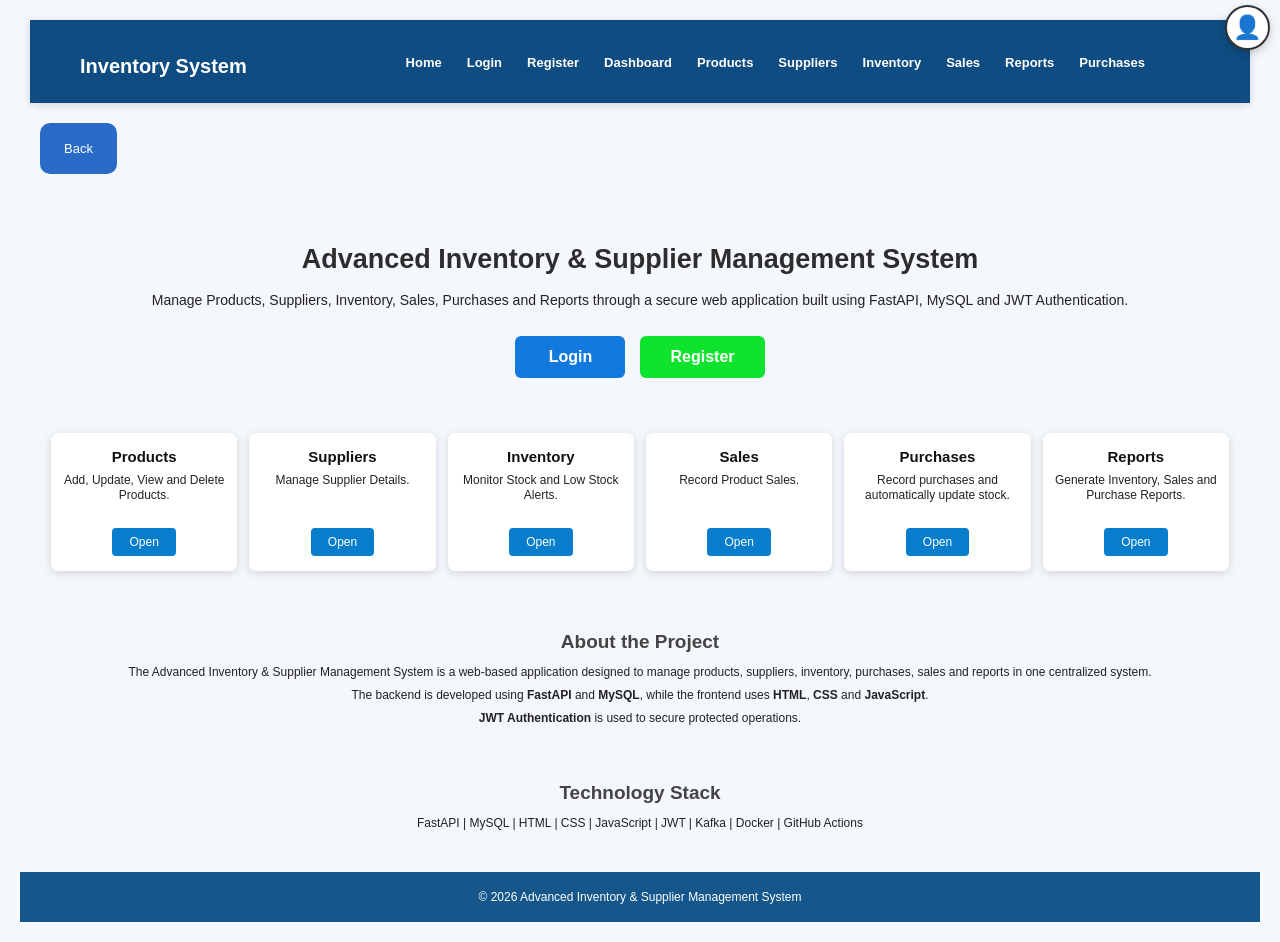
==== commit 685897cf: "Create Purchases file" ====
--- a/Frontend/templates/index.html
+++ b/Frontend/templates/index.html
@@ -294,6 +294,10 @@
                     <a href="reports.html">
                         Reports
                     </a>
+                </li>
+
+                <li>
+                    <a href="purchases.html">Purchases</a>
                 </li>
 
 
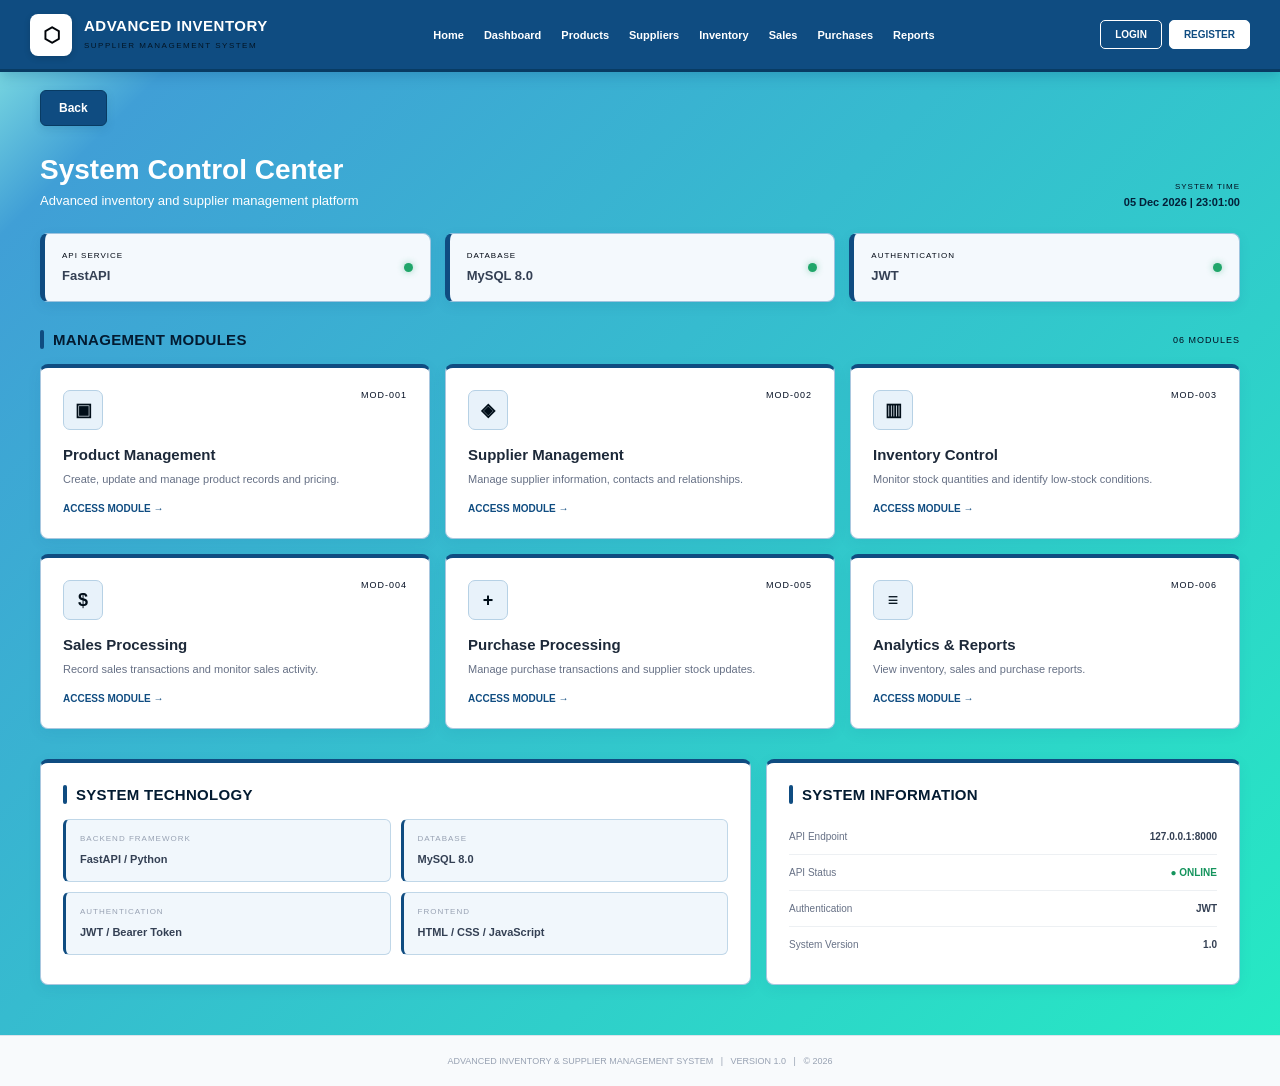
==== commit 187f73cc: "Update Main.py file" ====
--- a/Frontend/templates/index.html
+++ b/Frontend/templates/index.html
@@ -8,178 +8,813 @@
     <meta name="viewport"
           content="width=device-width, initial-scale=1.0">
 
-    <title>
-        Advanced Inventory & Supplier Management System
-    </title>
-
-    <link rel="stylesheet"
-          href="../static/style.css">
-
+    <title>Advanced Inventory & Supplier Management System</title>
 
     <style>
 
-        /* =========================================
-           PROFILE LOGO - TOP RIGHT
-           ========================================= */
-
-        .profile-top {
-
-            position: fixed;
-
-            top: 5px;
-
-            right: 10px;
-
-            z-index: 9999;
-
-        }
-
-        .profile-logo {
-
-            width: 45px;
-
-            height: 45px;
+        /* =====================================================
+           GLOBAL
+        ===================================================== */
+
+        * {
+            margin: 0;
+            padding: 0;
+            box-sizing: border-box;
+            font-family: "Segoe UI", Arial, Helvetica, sans-serif;
+        }
+
+        body {
+            min-height: 100vh;
+            background: 
+                    linear-gradient(
+                    135deg,
+                    #8eece4 0%,
+                    #409fd6 10%,
+                    #25ebc3 100%
+                );
+            color: #172033;
+        }
+
+        a {
+            text-decoration: none;
+        }
+
+
+        /* =====================================================
+           NAVIGATION BAR
+        ===================================================== */
+
+        .topbar {
+            height: 72px;
+
+            display: flex;
+            align-items: center;
+            justify-content: space-between;
+
+            padding: 0 30px;
+
+            background: #0f4c81;
+
+            border-bottom: 3px solid #083b63;
+
+            box-shadow:
+                0 4px 12px rgba(15, 76, 129, 0.25);
+
+            position: sticky;
+            top: 0;
+            z-index: 1000;
+        }
+
+
+        /* =====================================================
+           BRAND
+        ===================================================== */
+
+        .brand {
+            display: flex;
+            align-items: center;
+            gap: 12px;
+        }
+
+        .brand-icon {
+            width: 42px;
+            height: 42px;
+
+            display: flex;
+            align-items: center;
+            justify-content: center;
+
+            background: #ffffff;
+            color: #000408;
+
+            border-radius: 8px;
+
+            font-size: 20px;
+            font-weight: bold;
+
+            box-shadow:
+                0 2px 6px rgba(0, 0, 0, 0.15);
+        }
+
+        .brand-text h2 {
+            color: #ffffff;
+            font-size: 15px;
+            letter-spacing: .5px;
+        }
+
+        .brand-text span {
+            color: #031525;
+            font-size: 8px;
+            letter-spacing: 1.5px;
+        }
+
+
+        /* =====================================================
+           NAVIGATION LINKS
+        ===================================================== */
+
+        .top-nav {
+            display: flex;
+            align-items: center;
+            gap: 2px;
+        }
+
+        .top-nav a {
+            color: #ffffff;
+
+            font-size: 11px;
+            font-weight: 600;
+
+            padding: 9px 9px;
+
+            border-radius: 5px;
+
+            transition: .2s;
+        }
+
+        .top-nav a:hover {
+            background: #17639d;
+            box-shadow: inset 0 -2px 0 #ffffff;
+        }
+
+
+        /* =====================================================
+           USER AREA
+        ===================================================== */
+
+        .user-area {
+            display: flex;
+            align-items: center;
+        }
+
+        #authArea {
+            display: flex;
+            gap: 7px;
+        }
+
+        .auth-btn {
+            padding: 8px 14px;
+
+            border-radius: 5px;
+
+            font-size: 10px;
+            font-weight: 700;
+        }
+
+        .login {
+            color: #ffffff;
+
+            border: 1px solid #ffffff;
+
+            background: transparent;
+        }
+
+        .login:hover {
+            background: #ffffff;
+            color: #0f4c81;
+        }
+
+        .register {
+            color: #0f4c81;
+            background: #ffffff;
+
+            border: 1px solid #ffffff;
+        }
+
+        .register:hover {
+            background: #eaf3fa;
+        }
+
+
+        /* =====================================================
+           PROFILE
+        ===================================================== */
+
+        .profile-area {
+            display: none;
+            align-items: center;
+            gap: 9px;
+        }
+
+        .profile-link {
+            display: flex;
+            align-items: center;
+            gap: 8px;
+
+            color: #ffffff;
+        }
+
+        .profile-circle {
+            width: 38px;
+            height: 38px;
 
             border-radius: 50%;
 
-            background-color: white;
-
-            border: 2px solid #333;
-
             display: flex;
-
             align-items: center;
-
             justify-content: center;
 
-            text-decoration: none;
-
-            font-size: 23px;
+            background: #ffffff;
+            color: #010e19;
+
+            border: 2px solid #d9e9f5;
+
+            font-size: 13px;
+            font-weight: bold;
+        }
+
+        .profile-name {
+            color: #ffffff;
+            font-size: 11px;
+            font-weight: 600;
+        }
+
+        .logout {
+            border: 1px solid #ffffff;
+
+            background: transparent;
+
+            color: #ffffff;
+
+            padding: 7px 10px;
+
+            border-radius: 5px;
 
             cursor: pointer;
 
-            box-shadow: 0 3px 10px rgba(0,0,0,0.20);
-
-            transition: 0.3s;
-
-        }
-
-        .profile-logo:hover {
-
-            transform: scale(1.1);
-
-        }
-
-
-        /* =========================================
-           LOGIN AND REGISTER BUTTONS
-           ========================================= */
-
-        .auth-buttons {
-
+            font-size: 9px;
+            font-weight: 600;
+        }
+
+        .logout:hover {
+            background: #c0392b;
+            border-color: #c0392b;
+        }
+
+
+        /* =====================================================
+           BACK BUTTON
+        ===================================================== */
+
+        .back-container {
+            max-width: 1450px;
+
+            margin: 18px auto 0;
+
+            padding: 0 40px;
+        }
+
+        .back-button {
+            background: #0f4c81;
+
+            color: #ffffff;
+
+            border: 1px solid #083b63;
+
+            padding: 10px 18px;
+
+            border-radius: 6px;
+
+            font-size: 12px;
+            font-weight: 600;
+
+            cursor: pointer;
+
+            box-shadow:
+                0 3px 8px
+                rgba(15, 76, 129, 0.18);
+
+            transition: .2s;
+        }
+
+        .back-button:hover {
+            background: #17639d;
+
+            transform: translateX(-2px);
+
+            box-shadow:
+                0 5px 12px
+                rgba(15, 76, 129, 0.25);
+        }
+
+
+        /* =====================================================
+           MAIN
+        ===================================================== */
+
+        .main {
+            max-width: 1450px;
+
+            margin: auto;
+
+            padding: 28px 40px 50px;
+        }
+
+
+        /* =====================================================
+           SYSTEM HEADER
+        ===================================================== */
+
+        .system-header {
             display: flex;
 
+            justify-content: space-between;
+
+            align-items: flex-end;
+
+            margin-bottom: 25px;
+        }
+
+        .system-title h1 {
+            color: #ffffff;
+
+            font-size: 28px;
+
+            margin-bottom: 7px;
+        }
+
+        .system-title p {
+            color: #ffffff;
+
+            font-size: 13px;
+        }
+
+        .system-time {
+            text-align: right;
+        }
+
+        .system-time span {
+            display: block;
+
+            color: #030d1f;
+
+            font-size: 8px;
+
+            letter-spacing: 1px;
+        }
+
+        #clock {
+            color: #032039;
+
+            font-size: 11px;
+
+            font-weight: 700;
+
+            margin-top: 5px;
+        }
+
+
+        /* =====================================================
+           STATUS CARDS
+        ===================================================== */
+
+        .status-strip {
+            display: grid;
+
+            grid-template-columns:
+                repeat(3, 1fr);
+
+            gap: 14px;
+
+            margin-bottom: 28px;
+        }
+
+        .status-card {
+            background: #f4f9fd;
+
+            border: 1px solid #9fc4df;
+
+            border-left: 5px solid #0f4c81;
+
+            border-radius: 8px;
+
+            padding: 17px;
+
+            display: flex;
+
+            justify-content: space-between;
+
+            align-items: center;
+
+            box-shadow:
+                0 4px 12px
+                rgba(15, 76, 129, 0.10);
+
+            transition: .2s;
+        }
+
+        .status-card:hover {
+            border-color: #0f4c81;
+
+            box-shadow:
+                0 7px 18px
+                rgba(15, 76, 129, 0.16);
+
+            transform: translateY(-2px);
+        }
+
+        .status-info span {
+            display: block;
+
+            color: #000814;
+
+            font-size: 8px;
+
+            text-transform: uppercase;
+
+            letter-spacing: 1px;
+
+            margin-bottom: 6px;
+        }
+
+        .status-info strong {
+            color: #344054;
+
+            font-size: 13px;
+        }
+
+        .status-light {
+            width: 9px;
+            height: 9px;
+
+            background: #20a66a;
+
+            border-radius: 50%;
+
+            box-shadow:
+                0 0 7px
+                rgba(32, 166, 106, .45);
+        }
+
+
+        /* =====================================================
+           SECTION TITLE
+        ===================================================== */
+
+        .section-title {
+            display: flex;
+
+            align-items: center;
+
+            gap: 9px;
+
+            margin-bottom: 15px;
+        }
+
+        .section-title .line {
+            width: 4px;
+
+            height: 19px;
+
+            background: #0f4c81;
+
+            border-radius: 3px;
+        }
+
+        .section-title h2 {
+            color: #031b31;
+
+            font-size: 15px;
+
+            letter-spacing: .3px;
+        }
+
+        .section-title span {
+            margin-left: auto;
+
+            color: #010c1e;
+
+            font-size: 9px;
+
+            letter-spacing: 1px;
+        }
+
+
+        /* =====================================================
+           MANAGEMENT MODULES
+        ===================================================== */
+
+        .module-grid {
+            display: grid;
+
+            grid-template-columns:
+                repeat(3, 1fr);
+
+            gap: 15px;
+
+            margin-bottom: 30px;
+        }
+
+        .module {
+            background: #ffffff;
+
+            border: 1px solid #a9c7df;
+
+            border-top: 4px solid #0f4c81;
+
+            border-radius: 8px;
+
+            padding: 22px;
+
+            min-height: 175px;
+
+            transition: .25s;
+
+            box-shadow:
+                0 4px 14px
+                rgba(15, 76, 129, 0.08);
+        }
+
+        .module:hover {
+            transform: translateY(-4px);
+
+            border-color: #0f4c81;
+
+            box-shadow:
+                0 9px 24px
+                rgba(15, 76, 129, 0.18);
+        }
+
+        .module-top {
+            display: flex;
+
+            justify-content: space-between;
+
+            margin-bottom: 16px;
+        }
+
+        .module-icon {
+            width: 40px;
+            height: 40px;
+
+            display: flex;
+
+            align-items: center;
             justify-content: center;
 
-            align-items: center;
+            border-radius: 7px;
+
+            background: #e8f2fa;
+
+            color: #010e19;
+
+            border: 1px solid #b6d1e5;
+
+            font-size: 18px;
+
+            font-weight: bold;
+        }
+
+        .module-code {
+            color: #020d21;
+
+            font-size: 9px;
+
+            letter-spacing: 1px;
+        }
+
+        .module h3 {
+            color: #1d2939;
+
+            font-size: 15px;
+
+            margin-bottom: 8px;
+        }
+
+        .module p {
+            color: #667085;
+
+            font-size: 11px;
+
+            line-height: 1.6;
+        }
+
+        .module-link {
+            display: inline-block;
+
+            margin-top: 14px;
+
+            color: #0f4c81;
+
+            font-size: 10px;
+
+            font-weight: 700;
+        }
+
+        .module-link:hover {
+            color: #17639d;
+
+            text-decoration: underline;
+        }
+
+
+        /* =====================================================
+           LOWER PANELS
+        ===================================================== */
+
+        .lower-grid {
+            display: grid;
+
+            grid-template-columns:
+                1.5fr 1fr;
 
             gap: 15px;
-
-            margin-top: 25px;
-
-        }
-
-
-        .auth-buttons a {
-
-            display: inline-block;
-
-            padding: 12px 30px;
+        }
+
+        .panel {
+            background: #ffffff;
+
+            border: 1px solid #a9c7df;
+
+            border-top: 4px solid #0f4c81;
+
+            border-radius: 8px;
+
+            padding: 22px;
+
+            box-shadow:
+                0 4px 14px
+                rgba(15, 76, 129, 0.08);
+        }
+
+
+        /* =====================================================
+           TECHNOLOGY
+        ===================================================== */
+
+        .tech-list {
+            display: grid;
+
+            grid-template-columns:
+                repeat(2, 1fr);
+
+            gap: 10px;
+        }
+
+        .tech {
+            padding: 14px;
+
+            background: #f1f7fc;
+
+            border: 1px solid #c0d7e8;
+
+            border-left: 3px solid #0f4c81;
 
             border-radius: 6px;
 
-            text-decoration: none;
-
-            font-size: 16px;
-
-            font-weight: bold;
-
-            transition: 0.3s;
-
-        }
-
-
-        /* Login */
-
-        .login-button {
-
-            background-color: #1379de;
-
-            color: white;
-
-        }
-
-
-        /* Register */
-
-        .register-button {
-
-            background-color: #0ee42e;
-
-            color: white;
-
-        }
-
-
-        /* Hover */
-
-        .auth-buttons a:hover {
-
-            transform: translateY(-2px);
-
-            opacity: 0.85;
-
-        }
-
-
-        /* =========================================
-           MOBILE
-           ========================================= */
-
-        @media (max-width: 700px) {
-
-            .profile-top {
-
-                top: 8px;
-
-                right: 8px;
-
+            transition: .2s;
+        }
+
+        .tech:hover {
+            background: #e7f2fa;
+
+            border-color: #0f4c81;
+        }
+
+        .tech span {
+            display: block;
+
+            color: #98a2b3;
+
+            font-size: 8px;
+
+            text-transform: uppercase;
+
+            letter-spacing: 1px;
+
+            margin-bottom: 6px;
+        }
+
+        .tech strong {
+            color: #344054;
+
+            font-size: 11px;
+        }
+
+
+        /* =====================================================
+           SYSTEM INFORMATION
+        ===================================================== */
+
+        .info-row {
+            display: flex;
+
+            justify-content: space-between;
+
+            padding: 12px 0;
+
+            border-bottom:
+                1px solid #edf0f3;
+        }
+
+        .info-row:last-child {
+            border-bottom: none;
+        }
+
+        .info-row span {
+            color: #667085;
+
+            font-size: 10px;
+        }
+
+        .info-row strong {
+            color: #344054;
+
+            font-size: 10px;
+        }
+
+        .online {
+            color: #15945d !important;
+        }
+
+
+        /* =====================================================
+           FOOTER
+        ===================================================== */
+
+        footer {
+            border-top:
+                1px solid #dce3eb;
+
+            padding: 20px;
+
+            text-align: center;
+
+            color: #98a2b3;
+
+            font-size: 9px;
+
+            background: #f8fafc;
+        }
+
+
+        /* =====================================================
+           RESPONSIVE
+        ===================================================== */
+
+        @media (max-width: 1100px) {
+
+            .top-nav {
+                display: none;
             }
 
-            .profile-logo {
-
-                width: 40px;
-
-                height: 40px;
-
-                font-size: 20px;
-
+            .module-grid {
+                grid-template-columns:
+                    repeat(2, 1fr);
             }
-
-            .auth-buttons {
-
+        }
+
+
+        @media (max-width: 750px) {
+
+            .topbar {
+                padding: 0 15px;
+            }
+
+            .brand-text {
+                display: none;
+            }
+
+            .back-container {
+                padding: 0 15px;
+            }
+
+            .main {
+                padding:
+                    25px 15px 40px;
+            }
+
+            .system-header {
                 flex-direction: column;
 
+                align-items: flex-start;
+
+                gap: 12px;
             }
 
-            .auth-buttons a {
-
-                width: 180px;
-
-                text-align: center;
-
+            .system-time {
+                text-align: left;
             }
 
+            .status-strip {
+                grid-template-columns: 1fr;
+            }
+
+            .module-grid {
+                grid-template-columns: 1fr;
+            }
+
+            .lower-grid {
+                grid-template-columns: 1fr;
+            }
+
+            .tech-list {
+                grid-template-columns: 1fr;
+            }
+
+            .profile-name {
+                display: none;
+            }
         }
 
     </style>
@@ -190,428 +825,861 @@
 <body>
 
 
-    <!-- =========================================
-         PROFILE LOGO
-         ========================================= -->
-
-    <div class="profile-top">
-
-        <a href="profile.html"
-           class="profile-logo"
-           title="My Profile">
-
-            👤
-
+<!-- =====================================================
+     NAVIGATION BAR
+===================================================== -->
+
+<header class="topbar">
+
+
+    <div class="brand">
+
+        <div class="brand-icon">
+            ⬡
+        </div>
+
+        <div class="brand-text">
+
+            <h2>
+                ADVANCED INVENTORY
+            </h2>
+
+            <span>
+                SUPPLIER MANAGEMENT SYSTEM
+            </span>
+
+        </div>
+
+    </div>
+
+
+    <!-- NAVIGATION -->
+
+    <nav class="top-nav">
+
+        <a href="index.html">
+            Home
         </a>
 
+        <a href="dashboard.html">
+            Dashboard
+        </a>
+
+        <a href="products.html">
+            Products
+        </a>
+
+        <a href="suppliers.html">
+            Suppliers
+        </a>
+
+        <a href="inventory.html">
+            Inventory
+        </a>
+
+        <a href="sales.html">
+            Sales
+        </a>
+
+        <a href="purchases.html">
+            Purchases
+        </a>
+
+        <a href="reports.html">
+            Reports
+        </a>
+
+    </nav>
+
+
+    <!-- USER AREA -->
+
+    <div class="user-area">
+
+
+        <!-- LOGIN / REGISTER -->
+
+        <div id="authArea">
+
+            <a
+                href="login.html"
+                class="auth-btn login">
+
+                LOGIN
+
+            </a>
+
+            <a
+                href="register.html"
+                class="auth-btn register">
+
+                REGISTER
+
+            </a>
+
+        </div>
+
+
+        <!-- PROFILE / LOGOUT -->
+
+        <div
+            class="profile-area"
+            id="profileArea">
+
+
+            <a
+                href="profile.html"
+                class="profile-link">
+
+
+                <div
+                    class="profile-circle"
+                    id="profileCircle">
+
+                    U
+
+                </div>
+
+
+                <span
+                    class="profile-name"
+                    id="profileName">
+
+                    User
+
+                </span>
+
+
+            </a>
+
+
+            <button
+                class="logout"
+                onclick="logout()">
+
+                LOGOUT
+
+            </button>
+
+
+        </div>
+
+
     </div>
 
-
-
-    <!-- =========================================
-         NAVIGATION BAR
-         ========================================= -->
-
-    <header>
-
-        <nav class="navbar">
-
-
-            <!-- Logo -->
-
-            <div class="logo">
+</header>
+
+
+<!-- =====================================================
+     BACK BUTTON
+===================================================== -->
+
+<div class="back-container">
+
+    <button
+        class="back-button"
+        onclick="history.back()">
+
+        Back
+
+    </button>
+
+</div>
+
+
+<!-- =====================================================
+     MAIN CONTENT
+===================================================== -->
+
+<main class="main">
+
+
+    <!-- SYSTEM HEADER -->
+
+    <section class="system-header">
+
+
+        <div class="system-title">
+
+            <h1>
+                System Control Center
+            </h1>
+
+            <p>
+                Advanced inventory and supplier
+                management platform
+            </p>
+
+        </div>
+
+
+        <div class="system-time">
+
+            <span>
+                SYSTEM TIME
+            </span>
+
+            <div id="clock">
+                Loading...
+            </div>
+
+        </div>
+
+
+    </section>
+
+
+    <!-- =================================================
+         STATUS
+    ================================================== -->
+
+    <section class="status-strip">
+
+
+        <div class="status-card">
+
+            <div class="status-info">
+
+                <span>
+                    API SERVICE
+                </span>
+
+                <strong>
+                    FastAPI
+                </strong>
+
+            </div>
+
+            <div class="status-light"></div>
+
+        </div>
+
+
+        <div class="status-card">
+
+            <div class="status-info">
+
+                <span>
+                    DATABASE
+                </span>
+
+                <strong>
+                    MySQL 8.0
+                </strong>
+
+            </div>
+
+            <div class="status-light"></div>
+
+        </div>
+
+
+        <div class="status-card">
+
+            <div class="status-info">
+
+                <span>
+                    AUTHENTICATION
+                </span>
+
+                <strong>
+                    JWT
+                </strong>
+
+            </div>
+
+            <div class="status-light"></div>
+
+        </div>
+
+
+    </section>
+
+
+    <!-- =================================================
+         MANAGEMENT MODULES
+    ================================================== -->
+
+    <div class="section-title">
+
+        <div class="line"></div>
+
+        <h2>
+            MANAGEMENT MODULES
+        </h2>
+
+        <span>
+            06 MODULES
+        </span>
+
+    </div>
+
+
+    <section class="module-grid">
+
+
+        <!-- PRODUCTS -->
+
+        <div class="module">
+
+            <div class="module-top">
+
+                <div class="module-icon">
+                    ▣
+                </div>
+
+                <div class="module-code">
+                    MOD-001
+                </div>
+
+            </div>
+
+            <h3>
+                Product Management
+            </h3>
+
+            <p>
+                Create, update and manage
+                product records and pricing.
+            </p>
+
+            <a
+                href="products.html"
+                class="module-link">
+
+                ACCESS MODULE →
+
+            </a>
+
+        </div>
+
+
+        <!-- SUPPLIERS -->
+
+        <div class="module">
+
+            <div class="module-top">
+
+                <div class="module-icon">
+                    ◈
+                </div>
+
+                <div class="module-code">
+                    MOD-002
+                </div>
+
+            </div>
+
+            <h3>
+                Supplier Management
+            </h3>
+
+            <p>
+                Manage supplier information,
+                contacts and relationships.
+            </p>
+
+            <a
+                href="suppliers.html"
+                class="module-link">
+
+                ACCESS MODULE →
+
+            </a>
+
+        </div>
+
+
+        <!-- INVENTORY -->
+
+        <div class="module">
+
+            <div class="module-top">
+
+                <div class="module-icon">
+                    ▥
+                </div>
+
+                <div class="module-code">
+                    MOD-003
+                </div>
+
+            </div>
+
+            <h3>
+                Inventory Control
+            </h3>
+
+            <p>
+                Monitor stock quantities and
+                identify low-stock conditions.
+            </p>
+
+            <a
+                href="inventory.html"
+                class="module-link">
+
+                ACCESS MODULE →
+
+            </a>
+
+        </div>
+
+
+        <!-- SALES -->
+
+        <div class="module">
+
+            <div class="module-top">
+
+                <div class="module-icon">
+                    $
+                </div>
+
+                <div class="module-code">
+                    MOD-004
+                </div>
+
+            </div>
+
+            <h3>
+                Sales Processing
+            </h3>
+
+            <p>
+                Record sales transactions and
+                monitor sales activity.
+            </p>
+
+            <a
+                href="sales.html"
+                class="module-link">
+
+                ACCESS MODULE →
+
+            </a>
+
+        </div>
+
+
+        <!-- PURCHASES -->
+
+        <div class="module">
+
+            <div class="module-top">
+
+                <div class="module-icon">
+                    +
+                </div>
+
+                <div class="module-code">
+                    MOD-005
+                </div>
+
+            </div>
+
+            <h3>
+                Purchase Processing
+            </h3>
+
+            <p>
+                Manage purchase transactions
+                and supplier stock updates.
+            </p>
+
+            <a
+                href="purchases.html"
+                class="module-link">
+
+                ACCESS MODULE →
+
+            </a>
+
+        </div>
+
+
+        <!-- REPORTS -->
+
+        <div class="module">
+
+            <div class="module-top">
+
+                <div class="module-icon">
+                    ≡
+                </div>
+
+                <div class="module-code">
+                    MOD-006
+                </div>
+
+            </div>
+
+            <h3>
+                Analytics & Reports
+            </h3>
+
+            <p>
+                View inventory, sales and
+                purchase reports.
+            </p>
+
+            <a
+                href="reports.html"
+                class="module-link">
+
+                ACCESS MODULE →
+
+            </a>
+
+        </div>
+
+
+    </section>
+
+
+    <!-- =================================================
+         LOWER PANELS
+    ================================================== -->
+
+    <section class="lower-grid">
+
+
+        <!-- TECHNOLOGY -->
+
+        <div class="panel">
+
+
+            <div class="section-title">
+
+                <div class="line"></div>
 
                 <h2>
-                    Inventory System
+                    SYSTEM TECHNOLOGY
                 </h2>
 
             </div>
 
 
-
-            <!-- Navigation Links -->
-
-            <ul class="nav-links">
-
-
-                <li>
-                    <a href="index.html">
-                        Home
-                    </a>
-                </li>
-
-
-                <li>
-                    <a href="login.html">
-                        Login
-                    </a>
-                </li>
-
-
-                <li>
-                    <a href="register.html">
-                        Register
-                    </a>
-                </li>
-
-
-                <li>
-                    <a href="dashboard.html">
-                        Dashboard
-                    </a>
-                </li>
-
-
-                <li>
-                    <a href="products.html">
-                        Products
-                    </a>
-                </li>
-
-
-                <li>
-                    <a href="suppliers.html">
-                        Suppliers
-                    </a>
-                </li>
-
-
-                <li>
-                    <a href="inventory.html">
-                        Inventory
-                    </a>
-                </li>
-
-
-                <li>
-                    <a href="sales.html">
-                        Sales
-                    </a>
-                </li>
-
-
-                <li>
-                    <a href="reports.html">
-                        Reports
-                    </a>
-                </li>
-
-                <li>
-                    <a href="purchases.html">Purchases</a>
-                </li>
-
-
-            </ul>
-
-        </nav>
-
-    </header>
-
-
-
-    <!-- =========================================
-         BACK BUTTON
-         ========================================= -->
-
-    <div class="top-buttons">
-
-        <button onclick="history.back()">
-
-            Back
-
-        </button>
-
-    </div>
-
-
-
-    <!-- =========================================
-         HERO SECTION
-         ========================================= -->
-
-    <section class="hero">
-
-
-        <h1>
-
-            Advanced Inventory & Supplier
-            Management System
-
-        </h1>
-
-
-        <p>
-
-            Manage Products, Suppliers, Inventory,
-            Sales, Purchases and Reports through a
-            secure web application built using
-            FastAPI, MySQL and JWT Authentication.
-
-        </p>
-
-
-
-        <!-- =====================================
-             LOGIN AND REGISTER
-             ===================================== -->
-
-        <div class="auth-buttons">
-
-
-            <a href="login.html"
-               class="login-button">
-
-                Login
-
-            </a>
-
-
-            <a href="register.html"
-               class="register-button">
-
-                Register
-
-            </a>
-
+            <div class="tech-list">
+
+
+                <div class="tech">
+
+                    <span>
+                        Backend Framework
+                    </span>
+
+                    <strong>
+                        FastAPI / Python
+                    </strong>
+
+                </div>
+
+
+                <div class="tech">
+
+                    <span>
+                        Database
+                    </span>
+
+                    <strong>
+                        MySQL 8.0
+                    </strong>
+
+                </div>
+
+
+                <div class="tech">
+
+                    <span>
+                        Authentication
+                    </span>
+
+                    <strong>
+                        JWT / Bearer Token
+                    </strong>
+
+                </div>
+
+
+                <div class="tech">
+
+                    <span>
+                        Frontend
+                    </span>
+
+                    <strong>
+                        HTML / CSS / JavaScript
+                    </strong>
+
+                </div>
+
+
+            </div>
 
         </div>
 
 
+        <!-- SYSTEM INFORMATION -->
+
+        <div class="panel">
+
+
+            <div class="section-title">
+
+                <div class="line"></div>
+
+                <h2>
+                    SYSTEM INFORMATION
+                </h2>
+
+            </div>
+
+
+            <div class="info-row">
+
+                <span>
+                    API Endpoint
+                </span>
+
+                <strong>
+                    127.0.0.1:8000
+                </strong>
+
+            </div>
+
+
+            <div class="info-row">
+
+                <span>
+                    API Status
+                </span>
+
+                <strong class="online">
+                    ● ONLINE
+                </strong>
+
+            </div>
+
+
+            <div class="info-row">
+
+                <span>
+                    Authentication
+                </span>
+
+                <strong>
+                    JWT
+                </strong>
+
+            </div>
+
+
+            <div class="info-row">
+
+                <span>
+                    System Version
+                </span>
+
+                <strong>
+                    1.0
+                </strong>
+
+            </div>
+
+
+        </div>
+
+
     </section>
 
 
-
-    <!-- =========================================
-         FEATURES SECTION
-         ========================================= -->
-
-    <section class="features">
-
-
-        <!-- Products -->
-
-        <div class="card">
-
-            <h3>
-                Products
-            </h3>
-
-            <p>
-                Add, Update, View and Delete Products.
-            </p>
-
-            <a href="products.html">
-                Open
-            </a>
-
-        </div>
-
-
-
-        <!-- Suppliers -->
-
-        <div class="card">
-
-            <h3>
-                Suppliers
-            </h3>
-
-            <p>
-                Manage Supplier Details.
-            </p>
-
-            <a href="suppliers.html">
-                Open
-            </a>
-
-        </div>
-
-
-
-        <!-- Inventory -->
-
-        <div class="card">
-
-            <h3>
-                Inventory
-            </h3>
-
-            <p>
-                Monitor Stock and Low Stock Alerts.
-            </p>
-
-            <a href="inventory.html">
-                Open
-            </a>
-
-        </div>
-
-
-
-        <!-- Sales -->
-
-        <div class="card">
-
-            <h3>
-                Sales
-            </h3>
-
-            <p>
-                Record Product Sales.
-            </p>
-
-            <a href="sales.html">
-                Open
-            </a>
-
-        </div>
-
-
-
-        <!-- Purchases -->
-
-        <div class="card">
-
-            <h3>
-                Purchases
-            </h3>
-
-            <p>
-                Record purchases and automatically
-                update stock.
-            </p>
-
-            <a href="purchases.html">
-                Open
-            </a>
-
-        </div>
-
-
-
-        <!-- Reports -->
-
-        <div class="card">
-
-            <h3>
-                Reports
-            </h3>
-
-            <p>
-                Generate Inventory, Sales and
-                Purchase Reports.
-            </p>
-
-            <a href="reports.html">
-                Open
-            </a>
-
-        </div>
-
-
-    </section>
-
-
-
-    <!-- =========================================
-         ABOUT PROJECT
-         ========================================= -->
-
-    <section class="about">
-
-
-        <h2>
-            About the Project
-        </h2>
-
-
-        <p>
-
-            The Advanced Inventory & Supplier Management
-            System is a web-based application designed to
-            manage products, suppliers, inventory, purchases,
-            sales and reports in one centralized system.
-
-        </p>
-
-
-        <p>
-
-            The backend is developed using
-            <strong>FastAPI</strong> and
-            <strong>MySQL</strong>, while the frontend
-            uses <strong>HTML</strong>,
-            <strong>CSS</strong> and
-            <strong>JavaScript</strong>.
-
-        </p>
-
-
-        <p>
-
-            <strong>JWT Authentication</strong> is used
-            to secure protected operations.
-
-        </p>
-
-
-    </section>
-
-
-
-    <!-- =========================================
-         TECHNOLOGY STACK
-         ========================================= -->
-
-    <section class="about">
-
-
-        <h2>
-            Technology Stack
-        </h2>
-
-
-        <p>
-
-            FastAPI |
-            MySQL |
-            HTML |
-            CSS |
-            JavaScript |
-            JWT |
-            Kafka |
-            Docker |
-            GitHub Actions
-
-        </p>
-
-
-    </section>
-
-
-
-    <!-- =========================================
-         FOOTER
-         ========================================= -->
-
-    <footer>
-
-        <p>
-
-            © 2026 Advanced Inventory & Supplier
-            Management System
-
-        </p>
-
-    </footer>
-
-
-
-    <!-- =========================================
-         MAIN JAVASCRIPT
-         ========================================= -->
-
-    <script src="../static/script.js"></script>
+</main>
+
+
+<!-- =====================================================
+     FOOTER
+===================================================== -->
+
+<footer>
+
+    ADVANCED INVENTORY & SUPPLIER MANAGEMENT SYSTEM
+
+    &nbsp; | &nbsp;
+
+    VERSION 1.0
+
+    &nbsp; | &nbsp;
+
+    © 2026
+
+</footer>
+
+
+<!-- =====================================================
+     JAVASCRIPT
+===================================================== -->
+
+<script>
+
+
+/* =====================================================
+   CHECK LOGIN STATUS
+===================================================== */
+
+function checkLoginStatus() {
+
+    const token =
+        localStorage.getItem("access_token");
+
+    const username =
+        localStorage.getItem("username");
+
+
+    const authArea =
+        document.getElementById("authArea");
+
+    const profileArea =
+        document.getElementById("profileArea");
+
+    const profileCircle =
+        document.getElementById("profileCircle");
+
+    const profileName =
+        document.getElementById("profileName");
+
+
+    if (token) {
+
+        /* Hide login/register */
+
+        authArea.style.display = "none";
+
+
+        /* Show profile */
+
+        profileArea.style.display = "flex";
+
+
+        if (username) {
+
+            profileName.textContent =
+                username;
+
+            profileCircle.textContent =
+                username
+                    .charAt(0)
+                    .toUpperCase();
+
+        }
+
+    }
+
+    else {
+
+        /* Show login/register */
+
+        authArea.style.display = "flex";
+
+
+        /* Hide profile */
+
+        profileArea.style.display = "none";
+
+    }
+
+}
+
+
+/* =====================================================
+   LOGOUT
+===================================================== */
+
+function logout() {
+
+    localStorage.removeItem(
+        "access_token"
+    );
+
+    localStorage.removeItem(
+        "username"
+    );
+
+    localStorage.removeItem(
+        "email"
+    );
+
+    localStorage.removeItem(
+        "user_role"
+    );
+
+
+    window.location.href =
+        "index.html";
+}
+
+
+/* =====================================================
+   LIVE CLOCK
+===================================================== */
+
+function updateClock() {
+
+    const now = new Date();
+
+
+    const date =
+        now.toLocaleDateString(
+            "en-IN",
+            {
+                day: "2-digit",
+                month: "short",
+                year: "numeric"
+            }
+        );
+
+
+    const time =
+        now.toLocaleTimeString(
+            "en-IN",
+            {
+                hour: "2-digit",
+                minute: "2-digit",
+                second: "2-digit",
+                hour12: false
+            }
+        );
+
+
+    document.getElementById(
+        "clock"
+    ).textContent =
+        date + " | " + time;
+
+}
+
+
+/* =====================================================
+   INITIALIZE
+===================================================== */
+
+document.addEventListener(
+    "DOMContentLoaded",
+    function() {
+
+        checkLoginStatus();
+
+        updateClock();
+
+        setInterval(
+            updateClock,
+            1000
+        );
+
+    }
+);
+
+</script>
 
 
 </body>
